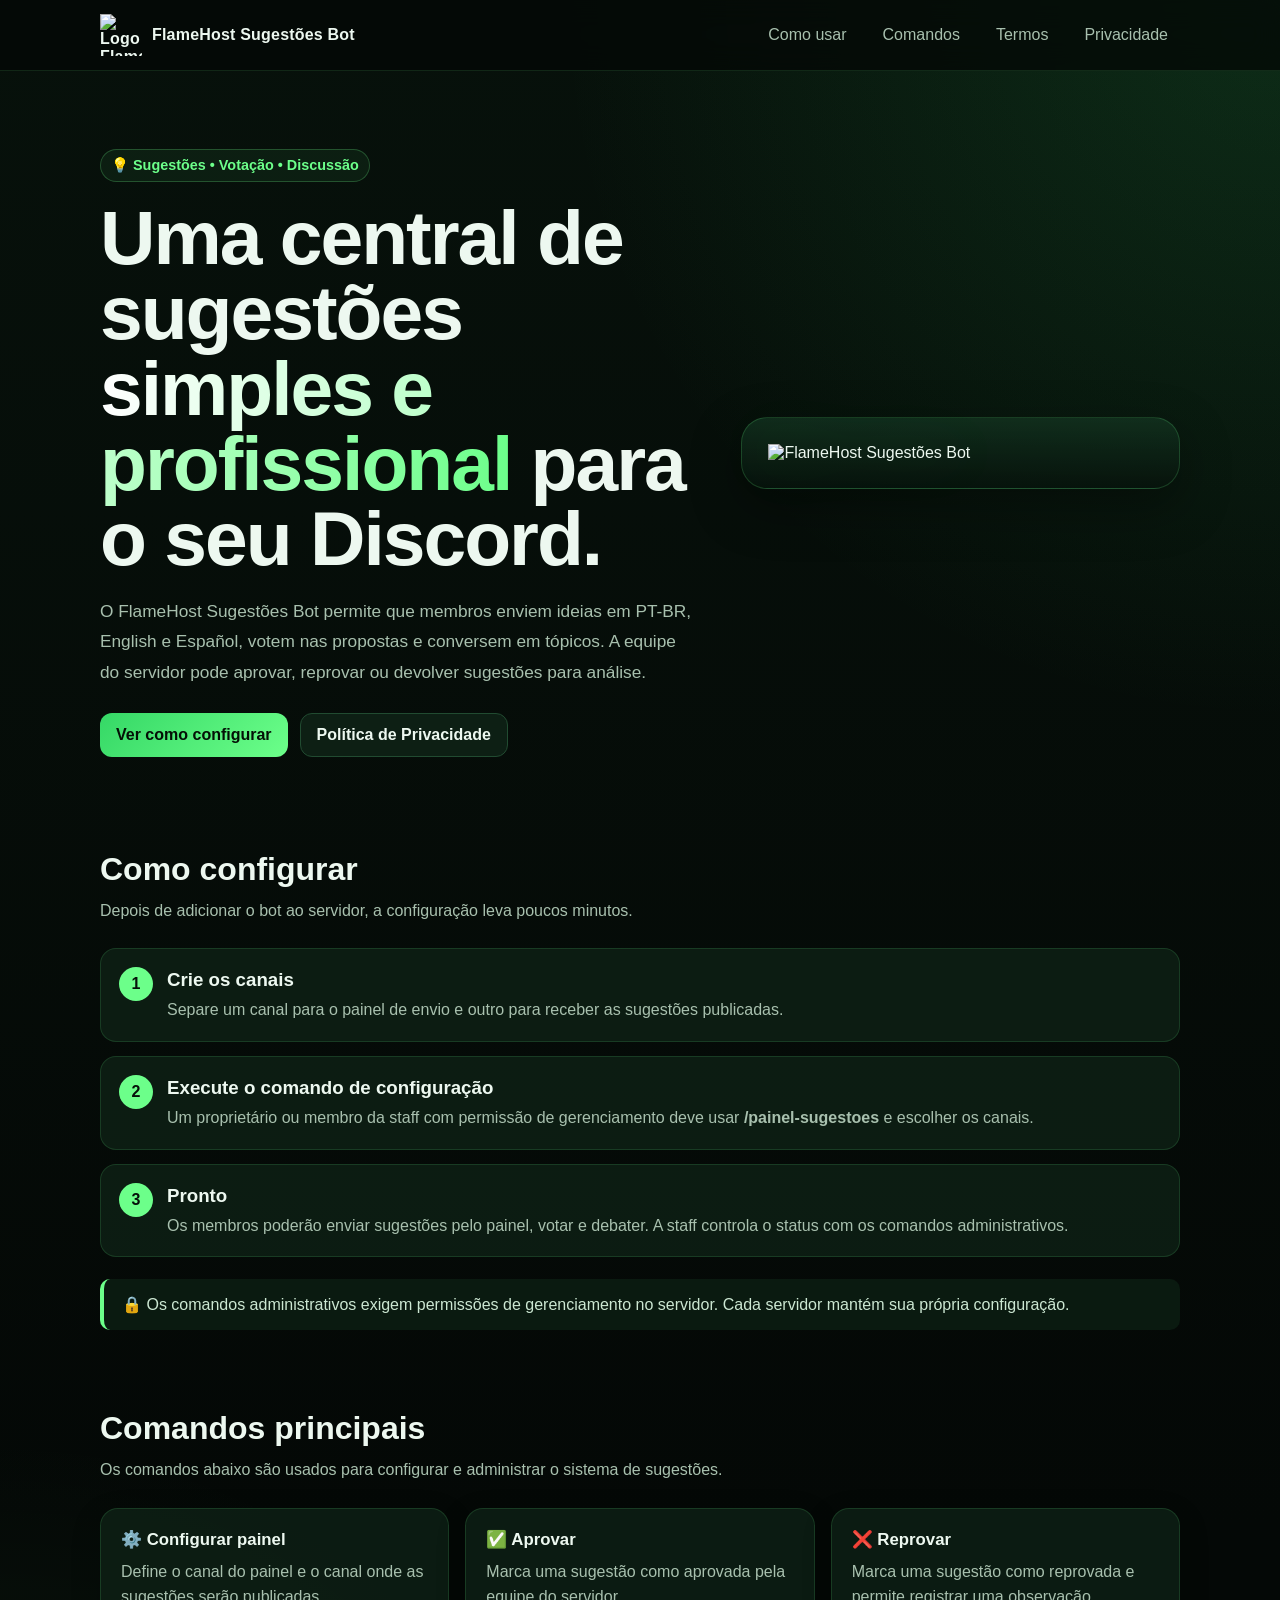
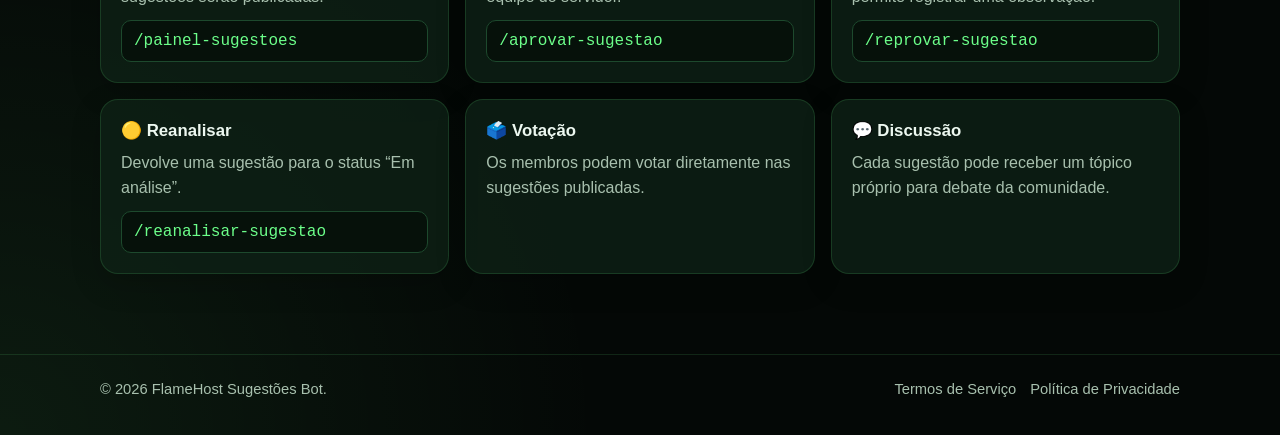
==== index.html @ a5b5e4fd "Publicar site FlameHost Sugestões Bot" ====
<!doctype html>
<html lang="pt-BR">
<head>
  <meta charset="utf-8">
  <meta name="viewport" content="width=device-width,initial-scale=1">
  <meta name="description" content="FlameHost Sugestões Bot — sugestões, votação e discussão para comunidades no Discord.">
  <title>FlameHost Sugestões Bot</title>
  <link rel="stylesheet" href="style.css">
</head>
<body>
<header>
  <div class="container nav">
    <a class="brand" href="index.html"><img src="assets/logo.png" alt="Logo FlameHost Sugestões Bot"><span>FlameHost Sugestões Bot</span></a>
    <nav class="navlinks">
      <a href="#como-usar">Como usar</a>
      <a href="#comandos">Comandos</a>
      <a href="termos.html">Termos</a>
      <a href="privacidade.html">Privacidade</a>
    </nav>
  </div>
</header>
<main>
  <div class="container hero">
    <div>
      <span class="eyebrow">💡 Sugestões • Votação • Discussão</span>
      <h1>Uma central de sugestões <span class="gradient">simples e profissional</span> para o seu Discord.</h1>
      <p class="lead">O FlameHost Sugestões Bot permite que membros enviem ideias em PT-BR, English e Español, votem nas propostas e conversem em tópicos. A equipe do servidor pode aprovar, reprovar ou devolver sugestões para análise.</p>
      <div class="actions">
        <a class="btn primary" href="#como-usar">Ver como configurar</a>
        <a class="btn secondary" href="privacidade.html">Política de Privacidade</a>
      </div>
    </div>
    <div class="hero-card"><img src="assets/logo.png" alt="FlameHost Sugestões Bot"></div>
  </div>

  <section id="como-usar">
    <div class="container">
      <h2 class="section-title">Como configurar</h2>
      <p class="section-sub">Depois de adicionar o bot ao servidor, a configuração leva poucos minutos.</p>
      <div class="steps">
        <div class="step"><div><h3>Crie os canais</h3><p>Separe um canal para o painel de envio e outro para receber as sugestões publicadas.</p></div></div>
        <div class="step"><div><h3>Execute o comando de configuração</h3><p>Um proprietário ou membro da staff com permissão de gerenciamento deve usar <strong>/painel-sugestoes</strong> e escolher os canais.</p></div></div>
        <div class="step"><div><h3>Pronto</h3><p>Os membros poderão enviar sugestões pelo painel, votar e debater. A staff controla o status com os comandos administrativos.</p></div></div>
      </div>
      <div class="notice">🔒 Os comandos administrativos exigem permissões de gerenciamento no servidor. Cada servidor mantém sua própria configuração.</div>
    </div>
  </section>

  <section id="comandos">
    <div class="container">
      <h2 class="section-title">Comandos principais</h2>
      <p class="section-sub">Os comandos abaixo são usados para configurar e administrar o sistema de sugestões.</p>
      <div class="grid">
        <article class="card"><h3>⚙️ Configurar painel</h3><p>Define o canal do painel e o canal onde as sugestões serão publicadas.</p><code class="command">/painel-sugestoes</code></article>
        <article class="card"><h3>✅ Aprovar</h3><p>Marca uma sugestão como aprovada pela equipe do servidor.</p><code class="command">/aprovar-sugestao</code></article>
        <article class="card"><h3>❌ Reprovar</h3><p>Marca uma sugestão como reprovada e permite registrar uma observação.</p><code class="command">/reprovar-sugestao</code></article>
        <article class="card"><h3>🟡 Reanalisar</h3><p>Devolve uma sugestão para o status “Em análise”.</p><code class="command">/reanalisar-sugestao</code></article>
        <article class="card"><h3>🗳️ Votação</h3><p>Os membros podem votar diretamente nas sugestões publicadas.</p></article>
        <article class="card"><h3>💬 Discussão</h3><p>Cada sugestão pode receber um tópico próprio para debate da comunidade.</p></article>
      </div>
    </div>
  </section>
</main>
<footer>
  <div class="container footer-row"><span>© 2026 FlameHost Sugestões Bot.</span><span class="footer-links"><a href="termos.html">Termos de Serviço</a><a href="privacidade.html">Política de Privacidade</a></span></div>
</footer>
</body>
</html>
---- style.css ----
:root{
  --bg:#07110b;
  --bg2:#0c1b12;
  --card:#0e2116cc;
  --line:#214b31;
  --green:#6cff8a;
  --green2:#35d866;
  --text:#edf8f0;
  --muted:#a8c0ae;
  --shadow:0 18px 50px rgba(0,0,0,.35);
}
*{box-sizing:border-box}
html{scroll-behavior:smooth}
body{margin:0;font-family:Inter,Segoe UI,Arial,sans-serif;background:
radial-gradient(circle at top right,rgba(53,216,102,.14),transparent 30%),
radial-gradient(circle at bottom left,rgba(108,255,138,.08),transparent 25%),
linear-gradient(180deg,var(--bg),#040806 75%);color:var(--text);min-height:100vh}
a{color:inherit;text-decoration:none}
.container{width:min(1080px,calc(100% - 32px));margin:auto}
header{position:sticky;top:0;z-index:10;background:rgba(4,8,6,.78);backdrop-filter:blur(14px);border-bottom:1px solid rgba(108,255,138,.12)}
.nav{display:flex;align-items:center;justify-content:space-between;gap:20px;padding:14px 0}
.brand{display:flex;align-items:center;gap:10px;font-weight:800;letter-spacing:.2px}
.brand img{width:42px;height:42px;object-fit:contain}
.navlinks{display:flex;gap:12px;flex-wrap:wrap}
.navlinks a{padding:9px 12px;border-radius:10px;color:var(--muted)}
.navlinks a:hover{background:#102619;color:var(--text)}
.hero{display:grid;grid-template-columns:1.15fr .85fr;align-items:center;gap:48px;padding:78px 0 54px}
.eyebrow{display:inline-flex;gap:8px;align-items:center;border:1px solid rgba(108,255,138,.24);background:rgba(108,255,138,.06);padding:7px 10px;border-radius:999px;color:var(--green);font-size:.9rem;font-weight:700}
h1{font-size:clamp(2.4rem,6vw,4.8rem);line-height:.98;margin:18px 0 20px;letter-spacing:-2px}
.gradient{background:linear-gradient(90deg,#fff,var(--green));-webkit-background-clip:text;background-clip:text;color:transparent}
.lead{font-size:1.08rem;line-height:1.75;color:var(--muted);max-width:720px}
.actions{display:flex;gap:12px;flex-wrap:wrap;margin-top:26px}
.btn{display:inline-flex;align-items:center;justify-content:center;padding:12px 16px;border-radius:12px;font-weight:800;border:1px solid var(--line)}
.btn.primary{background:linear-gradient(135deg,var(--green2),var(--green));color:#041006;border:0}
.btn.secondary{background:#0d1f14;color:var(--text)}
.hero-card{position:relative;background:linear-gradient(180deg,rgba(20,54,34,.72),rgba(7,19,12,.9));border:1px solid rgba(108,255,138,.18);border-radius:26px;padding:26px;box-shadow:var(--shadow)}
.hero-card img{display:block;width:min(100%,420px);margin:auto;filter:drop-shadow(0 0 30px rgba(108,255,138,.15))}
section{padding:40px 0}
.section-title{font-size:2rem;margin:0 0 10px}
.section-sub{color:var(--muted);margin:0 0 24px;line-height:1.65}
.grid{display:grid;grid-template-columns:repeat(3,1fr);gap:16px}
.card{background:var(--card);border:1px solid rgba(108,255,138,.14);border-radius:18px;padding:20px;box-shadow:0 10px 30px rgba(0,0,0,.18)}
.card h3{margin:0 0 9px;font-size:1.05rem}
.card p{margin:0;color:var(--muted);line-height:1.6}
.command{display:block;margin-top:10px;background:#06110a;border:1px solid #1d492d;color:var(--green);padding:11px 12px;border-radius:10px;font-family:Consolas,monospace;overflow:auto}
.steps{counter-reset:step;display:grid;gap:14px}
.step{display:grid;grid-template-columns:auto 1fr;gap:14px;align-items:start;background:var(--card);border:1px solid rgba(108,255,138,.14);padding:18px;border-radius:16px}
.step:before{counter-increment:step;content:counter(step);display:grid;place-items:center;width:34px;height:34px;border-radius:50%;background:var(--green);color:#06110a;font-weight:900}
.step h3{margin:2px 0 6px}.step p{margin:0;color:var(--muted);line-height:1.6}
.notice{margin-top:22px;border-left:4px solid var(--green);background:#0a1a10;padding:16px 18px;border-radius:10px;color:#cce7d2}
.legal{max-width:860px;padding:54px 0 70px}
.legal h1{font-size:2.5rem;line-height:1.1;letter-spacing:-1px}
.legal h2{margin-top:30px;font-size:1.35rem}
.legal p,.legal li{color:var(--muted);line-height:1.75}
.legal ul{padding-left:22px}
footer{border-top:1px solid rgba(108,255,138,.12);margin-top:40px;padding:26px 0 38px;color:var(--muted);font-size:.92rem}
.footer-row{display:flex;justify-content:space-between;gap:18px;flex-wrap:wrap}
.footer-links{display:flex;gap:14px;flex-wrap:wrap}
@media (max-width:820px){.hero{grid-template-columns:1fr;padding-top:50px}.hero-card{order:-1}.grid{grid-template-columns:1fr}.nav{align-items:flex-start}.navlinks{justify-content:flex-end}h1{letter-spacing:-1px}}
@media (max-width:560px){.nav{display:block}.navlinks{margin-top:10px}.navlinks a{padding:7px 8px}.hero{gap:28px}.actions .btn{width:100%}}
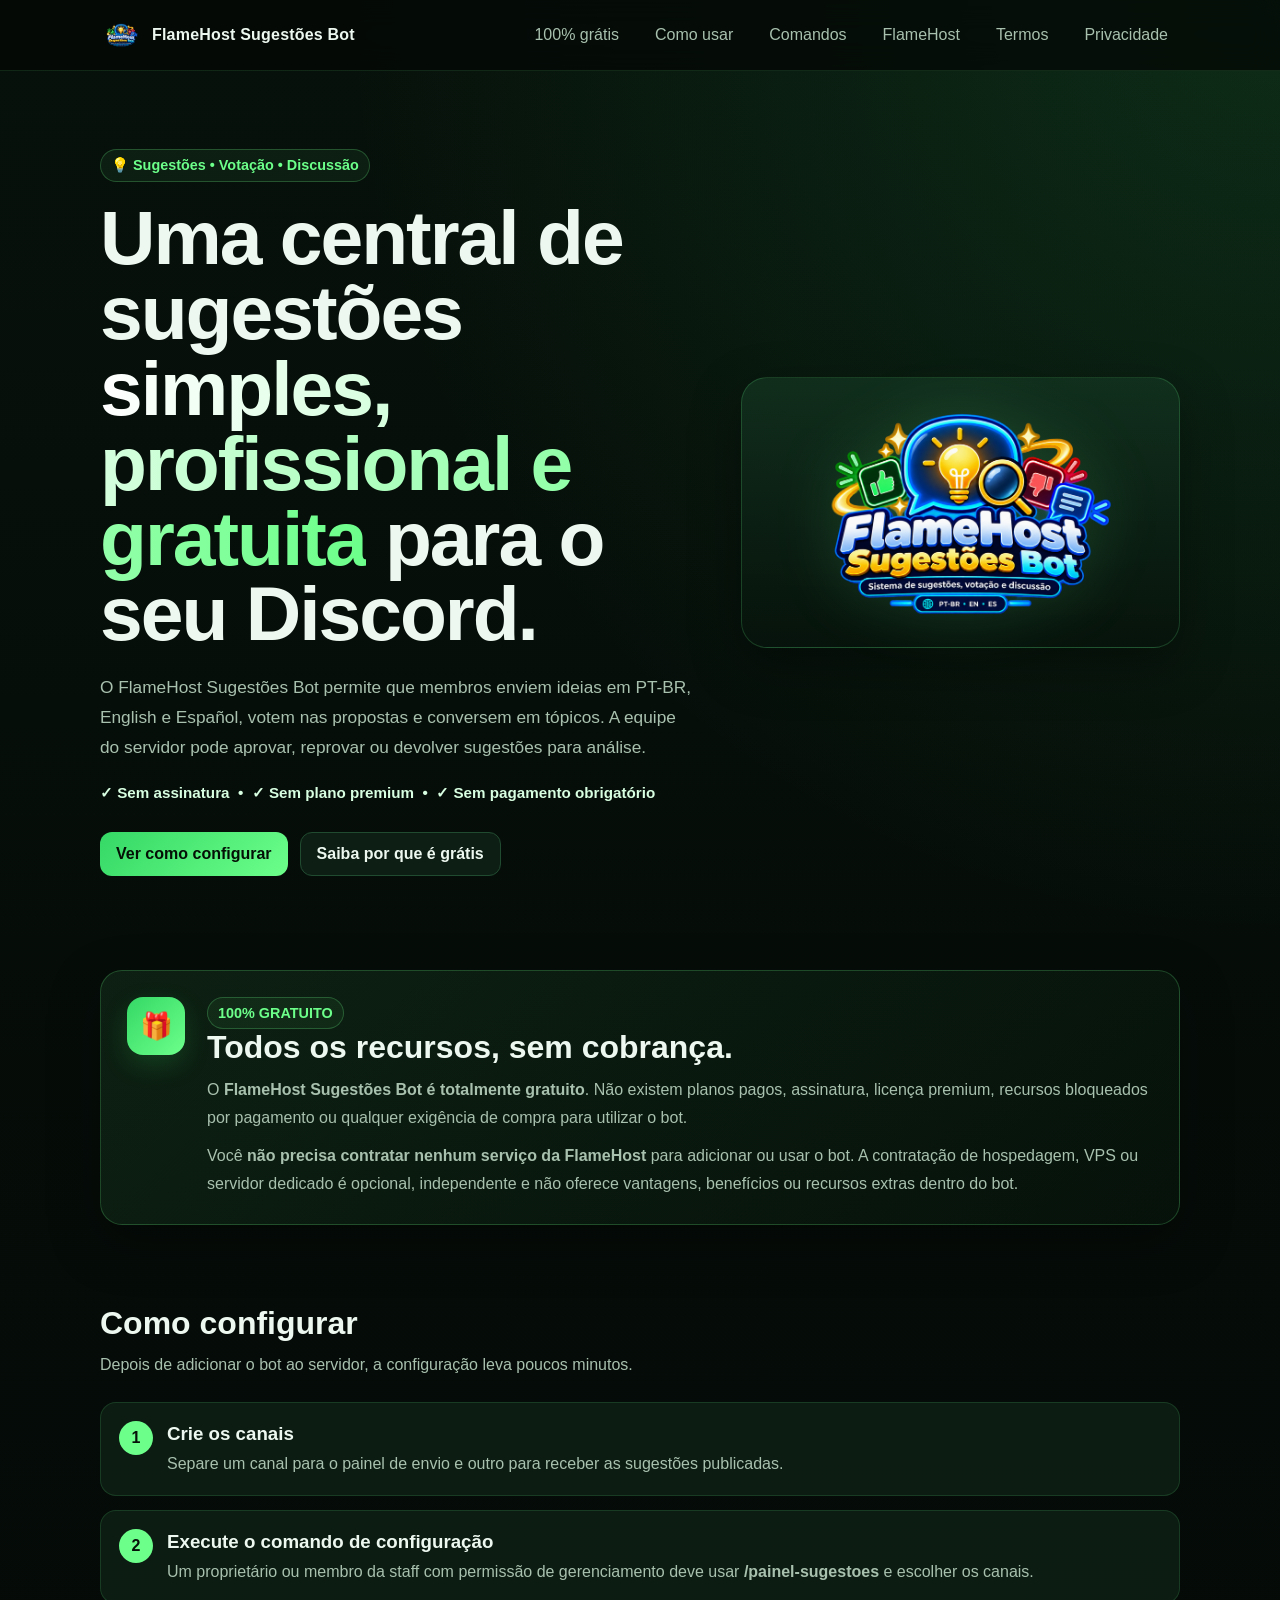
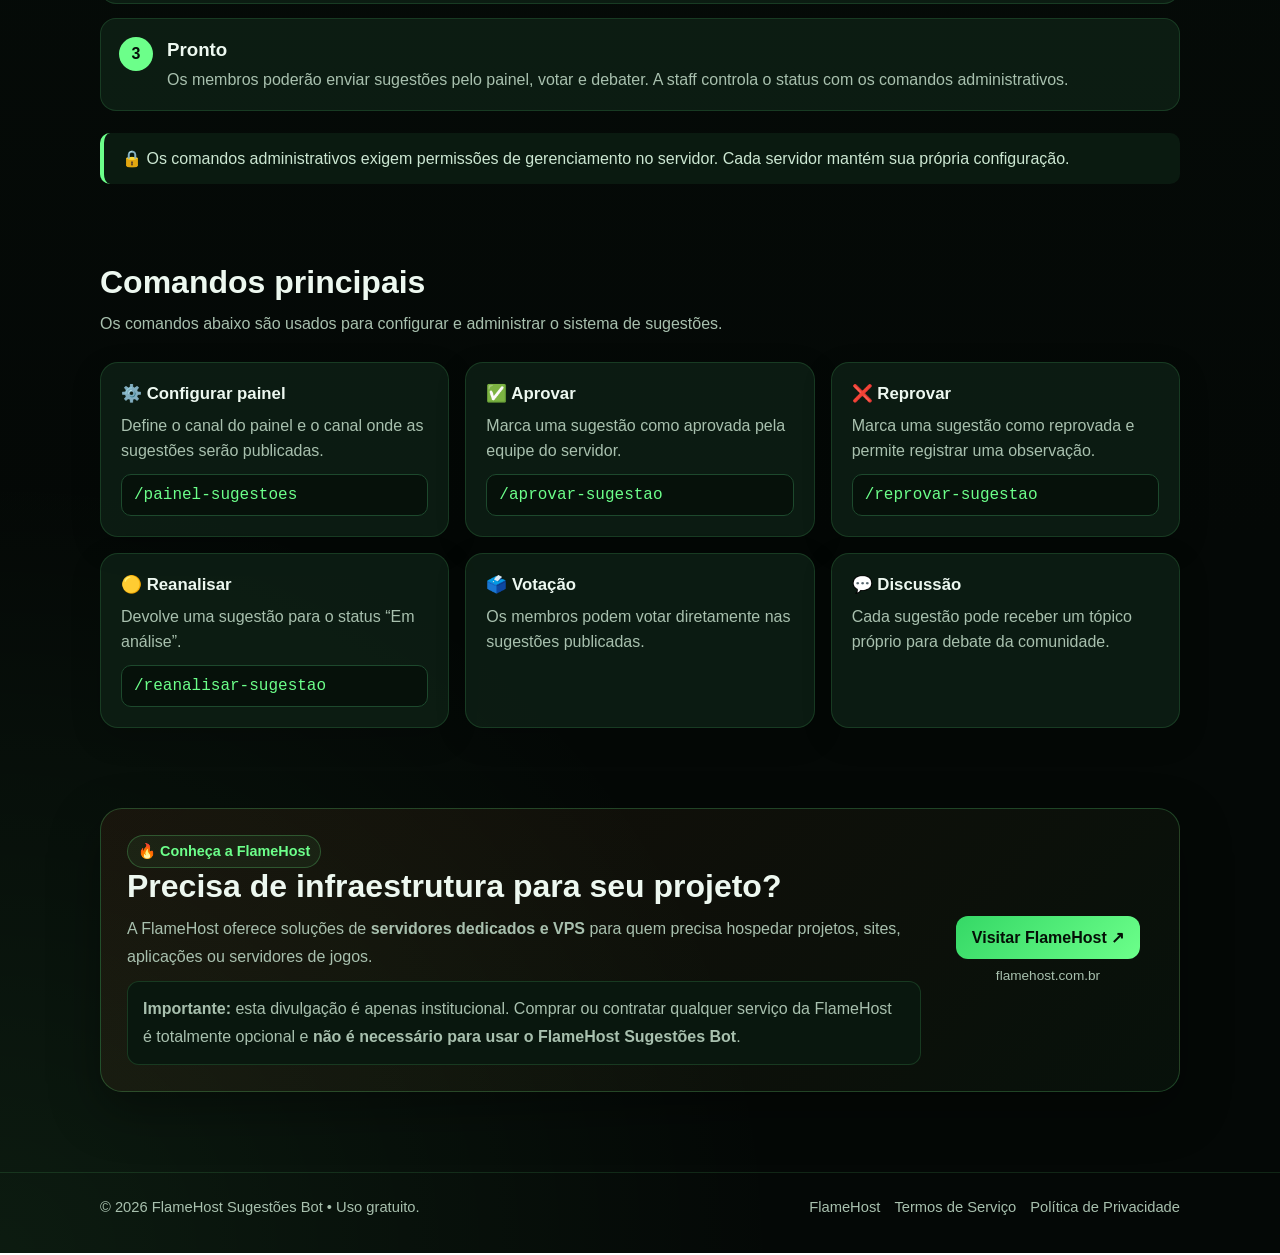
==== commit 8f55dd94: "Atualizar site: bot 100% gratuito e divulgação institucional FlameHost" ====
--- a/index.html
+++ b/index.html
@@ -3,7 +3,7 @@
 <head>
   <meta charset="utf-8">
   <meta name="viewport" content="width=device-width,initial-scale=1">
-  <meta name="description" content="FlameHost Sugestões Bot — sugestões, votação e discussão para comunidades no Discord.">
+  <meta name="description" content="FlameHost Sugestões Bot — sistema 100% gratuito de sugestões, votação e discussão para comunidades no Discord.">
   <title>FlameHost Sugestões Bot</title>
   <link rel="stylesheet" href="style.css">
 </head>
@@ -12,8 +12,10 @@
   <div class="container nav">
     <a class="brand" href="index.html"><img src="assets/logo.png" alt="Logo FlameHost Sugestões Bot"><span>FlameHost Sugestões Bot</span></a>
     <nav class="navlinks">
+      <a href="#gratis">100% grátis</a>
       <a href="#como-usar">Como usar</a>
       <a href="#comandos">Comandos</a>
+      <a href="#flamehost">FlameHost</a>
       <a href="termos.html">Termos</a>
       <a href="privacidade.html">Privacidade</a>
     </nav>
@@ -23,15 +25,30 @@
   <div class="container hero">
     <div>
       <span class="eyebrow">💡 Sugestões • Votação • Discussão</span>
-      <h1>Uma central de sugestões <span class="gradient">simples e profissional</span> para o seu Discord.</h1>
+      <h1>Uma central de sugestões <span class="gradient">simples, profissional e gratuita</span> para o seu Discord.</h1>
       <p class="lead">O FlameHost Sugestões Bot permite que membros enviem ideias em PT-BR, English e Español, votem nas propostas e conversem em tópicos. A equipe do servidor pode aprovar, reprovar ou devolver sugestões para análise.</p>
+      <div class="free-line">✓ Sem assinatura &nbsp;•&nbsp; ✓ Sem plano premium &nbsp;•&nbsp; ✓ Sem pagamento obrigatório</div>
       <div class="actions">
         <a class="btn primary" href="#como-usar">Ver como configurar</a>
-        <a class="btn secondary" href="privacidade.html">Política de Privacidade</a>
+        <a class="btn secondary" href="#gratis">Saiba por que é grátis</a>
       </div>
     </div>
     <div class="hero-card"><img src="assets/logo.png" alt="FlameHost Sugestões Bot"></div>
   </div>
+
+  <section id="gratis">
+    <div class="container">
+      <div class="free-panel">
+        <div class="free-icon">🎁</div>
+        <div>
+          <span class="eyebrow">100% GRATUITO</span>
+          <h2 class="section-title">Todos os recursos, sem cobrança.</h2>
+          <p>O <strong>FlameHost Sugestões Bot é totalmente gratuito</strong>. Não existem planos pagos, assinatura, licença premium, recursos bloqueados por pagamento ou qualquer exigência de compra para utilizar o bot.</p>
+          <p>Você <strong>não precisa contratar nenhum serviço da FlameHost</strong> para adicionar ou usar o bot. A contratação de hospedagem, VPS ou servidor dedicado é opcional, independente e não oferece vantagens, benefícios ou recursos extras dentro do bot.</p>
+        </div>
+      </div>
+    </div>
+  </section>
 
   <section id="como-usar">
     <div class="container">
@@ -60,9 +77,29 @@
       </div>
     </div>
   </section>
+
+  <section id="flamehost">
+    <div class="container">
+      <div class="host-panel">
+        <div>
+          <span class="eyebrow">🔥 Conheça a FlameHost</span>
+          <h2 class="section-title">Precisa de infraestrutura para seu projeto?</h2>
+          <p>A FlameHost oferece soluções de <strong>servidores dedicados e VPS</strong> para quem precisa hospedar projetos, sites, aplicações ou servidores de jogos.</p>
+          <p class="host-disclaimer"><strong>Importante:</strong> esta divulgação é apenas institucional. Comprar ou contratar qualquer serviço da FlameHost é totalmente opcional e <strong>não é necessário para usar o FlameHost Sugestões Bot</strong>.</p>
+        </div>
+        <div class="host-action">
+          <a class="btn primary" href="https://flamehost.com.br/" target="_blank" rel="noopener noreferrer">Visitar FlameHost ↗</a>
+          <span>flamehost.com.br</span>
+        </div>
+      </div>
+    </div>
+  </section>
 </main>
 <footer>
-  <div class="container footer-row"><span>© 2026 FlameHost Sugestões Bot.</span><span class="footer-links"><a href="termos.html">Termos de Serviço</a><a href="privacidade.html">Política de Privacidade</a></span></div>
+  <div class="container footer-row">
+    <span>© 2026 FlameHost Sugestões Bot • Uso gratuito.</span>
+    <span class="footer-links"><a href="https://flamehost.com.br/" target="_blank" rel="noopener noreferrer">FlameHost</a><a href="termos.html">Termos de Serviço</a><a href="privacidade.html">Política de Privacidade</a></span>
+  </div>
 </footer>
 </body>
 </html>
--- a/style.css
+++ b/style.css
@@ -58,3 +58,14 @@
 .footer-links{display:flex;gap:14px;flex-wrap:wrap}
 @media (max-width:820px){.hero{grid-template-columns:1fr;padding-top:50px}.hero-card{order:-1}.grid{grid-template-columns:1fr}.nav{align-items:flex-start}.navlinks{justify-content:flex-end}h1{letter-spacing:-1px}}
 @media (max-width:560px){.nav{display:block}.navlinks{margin-top:10px}.navlinks a{padding:7px 8px}.hero{gap:28px}.actions .btn{width:100%}}
+
+
+.free-line{margin-top:18px;color:#d8ffe1;font-size:.95rem;font-weight:700;line-height:1.7}
+.free-panel,.host-panel{display:grid;grid-template-columns:auto 1fr;gap:22px;align-items:start;background:linear-gradient(135deg,rgba(108,255,138,.08),rgba(53,216,102,.03));border:1px solid rgba(108,255,138,.22);border-radius:22px;padding:26px;box-shadow:var(--shadow)}
+.free-panel p,.host-panel p{color:var(--muted);line-height:1.75;margin:10px 0 0}
+.free-icon{display:grid;place-items:center;width:58px;height:58px;border-radius:16px;background:linear-gradient(135deg,var(--green2),var(--green));font-size:1.65rem;box-shadow:0 10px 26px rgba(53,216,102,.18)}
+.host-panel{grid-template-columns:1fr auto;align-items:center;background:linear-gradient(135deg,rgba(255,103,48,.07),rgba(108,255,138,.04))}
+.host-action{display:flex;flex-direction:column;gap:9px;align-items:center;min-width:210px}
+.host-action span{font-size:.85rem;color:var(--muted)}
+.host-disclaimer{padding:13px 15px;border:1px solid rgba(108,255,138,.15);background:#09170e;border-radius:12px}
+@media (max-width:820px){.free-panel,.host-panel{grid-template-columns:1fr}.host-action{align-items:flex-start;min-width:0}.host-action .btn{width:100%}.free-icon{width:52px;height:52px}}
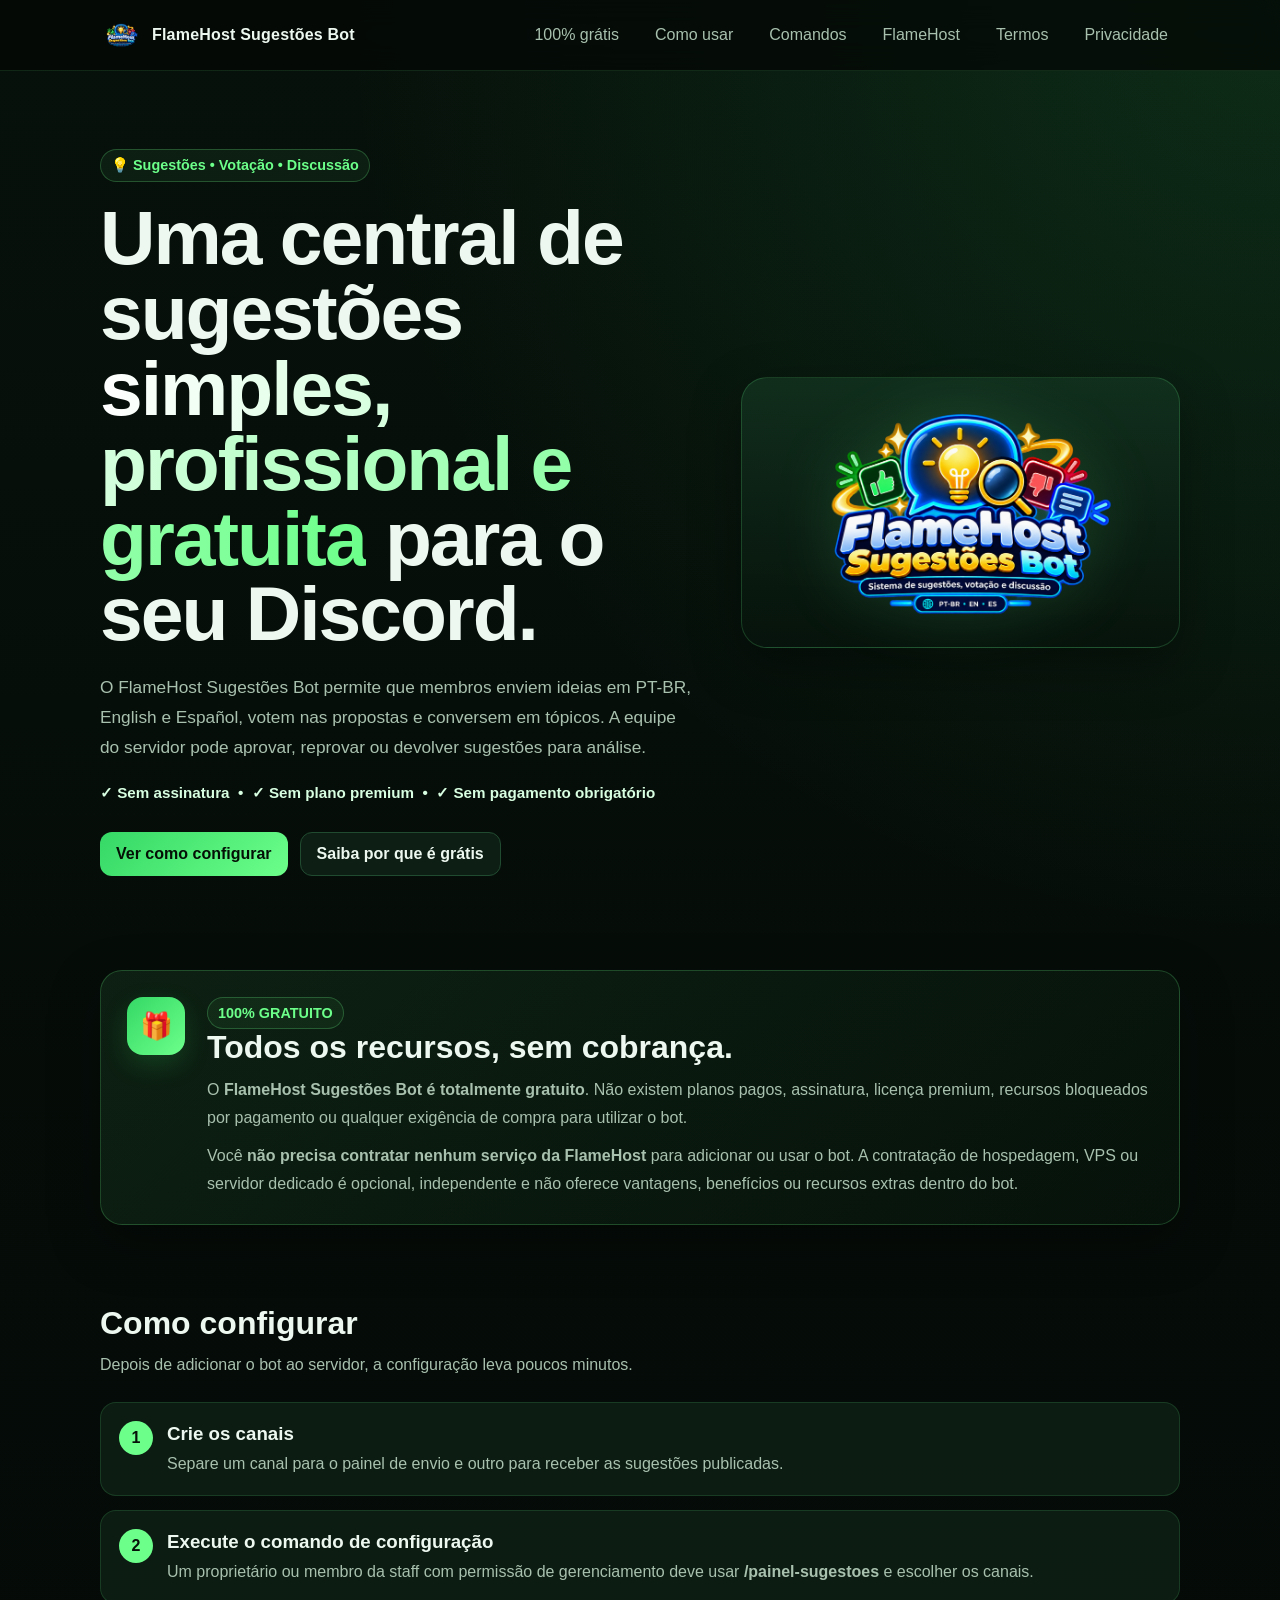
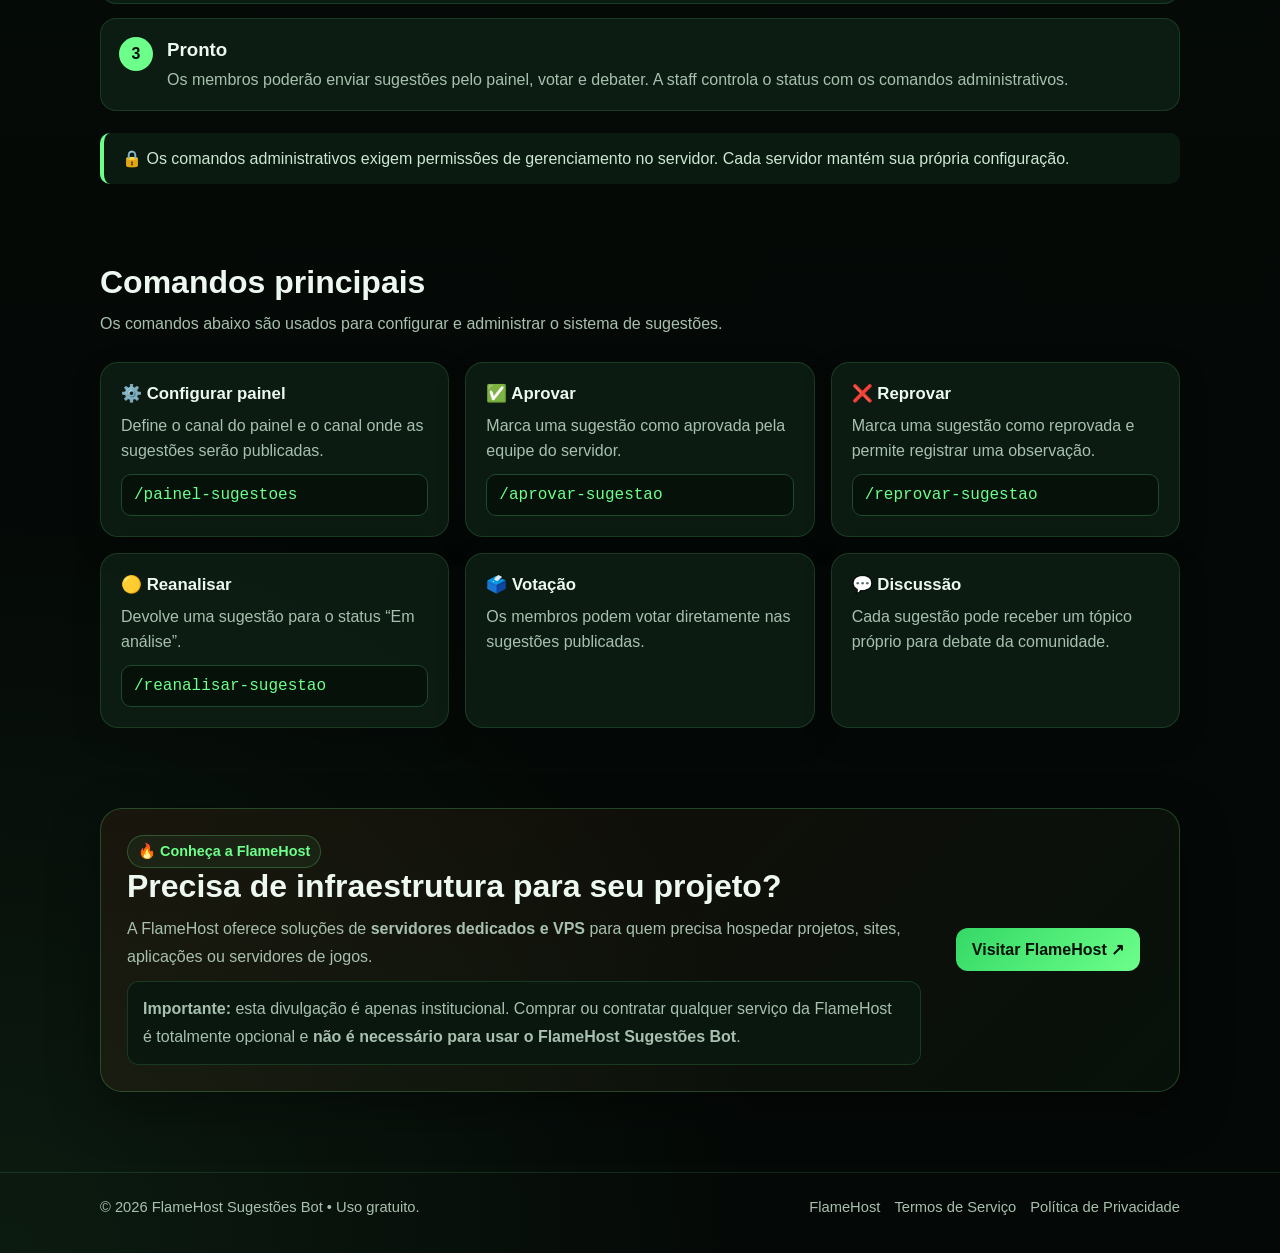
==== commit 971cf3ff: "Remover URL textual ao lado do botão FlameHost" ====
--- a/index.html
+++ b/index.html
@@ -89,7 +89,7 @@
         </div>
         <div class="host-action">
           <a class="btn primary" href="https://flamehost.com.br/" target="_blank" rel="noopener noreferrer">Visitar FlameHost ↗</a>
-          <span>flamehost.com.br</span>
+          
         </div>
       </div>
     </div>
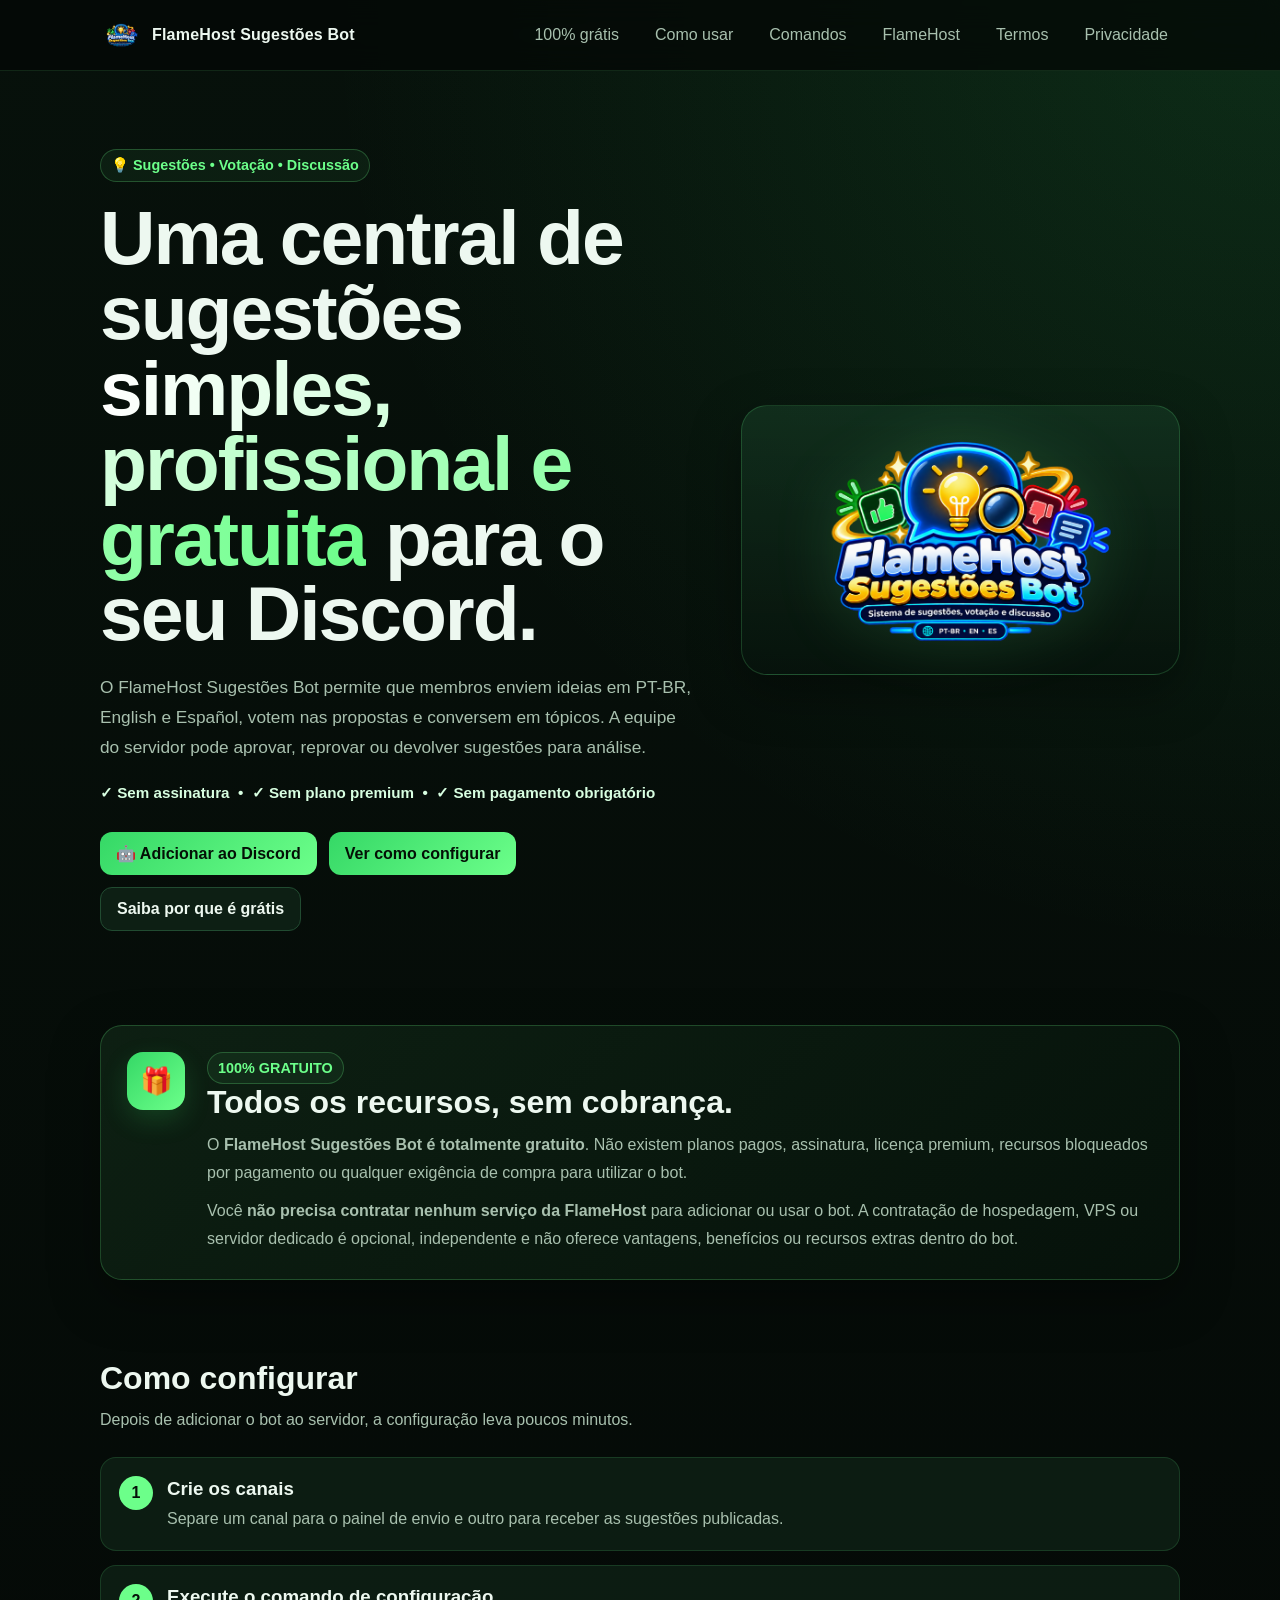
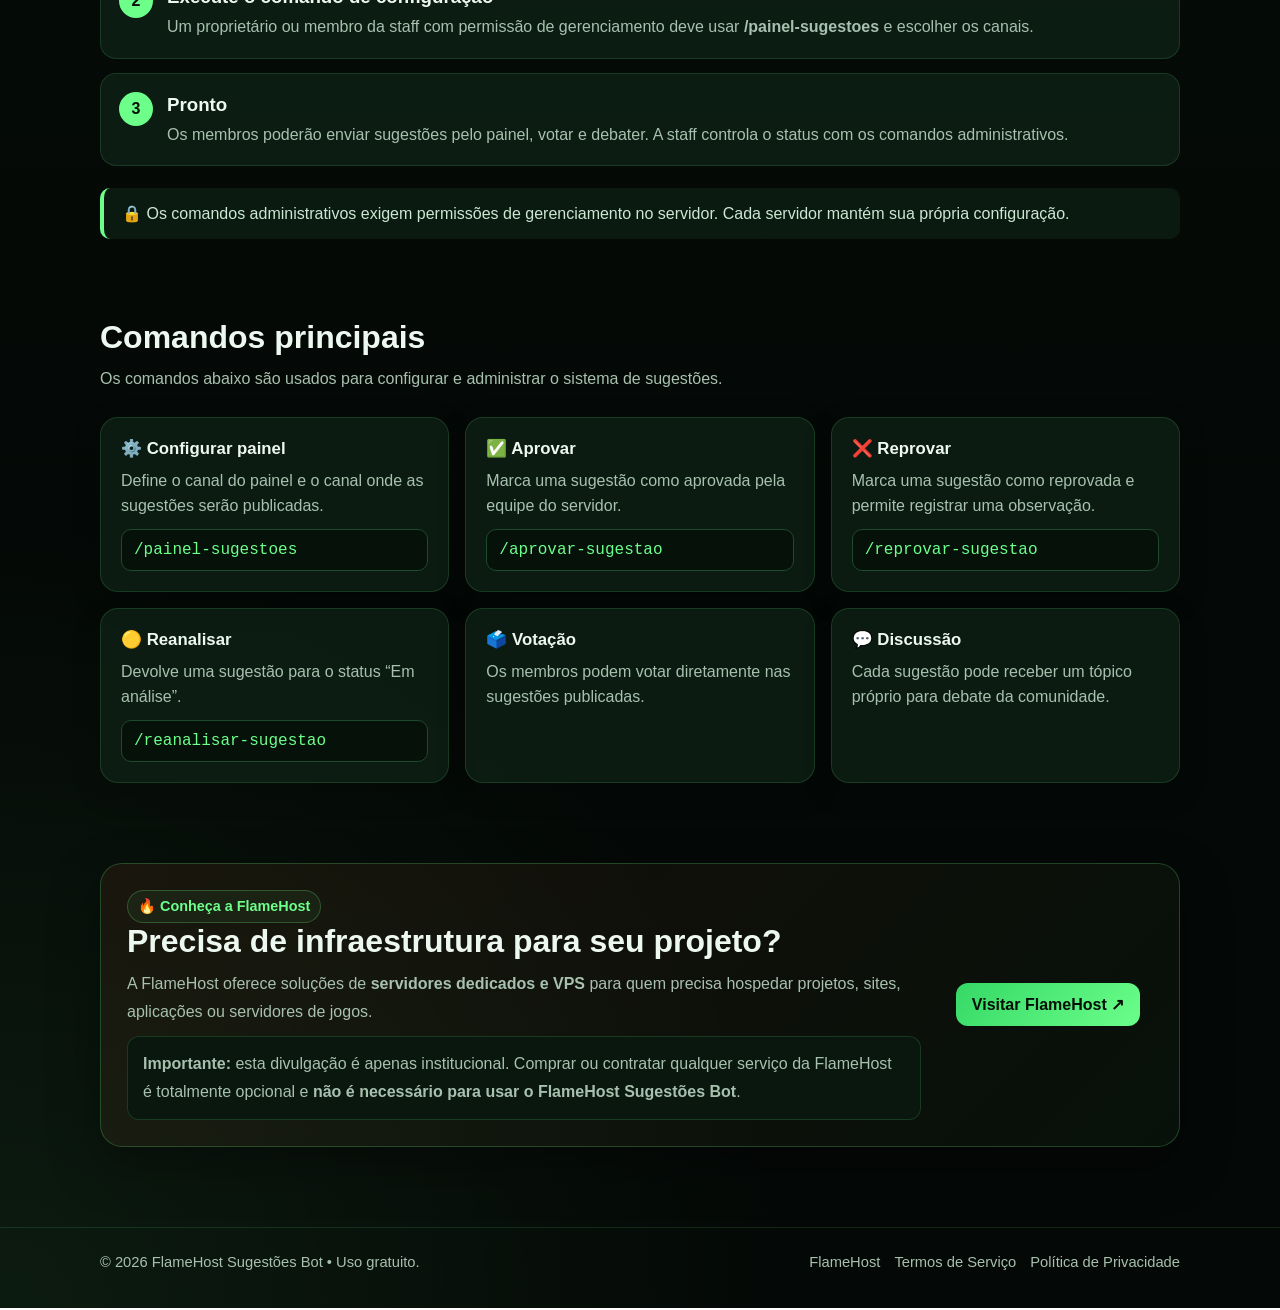
==== commit 6af7c5a8: "Adiciona botão para instalar o bot no Discord" ====
--- a/index.html
+++ b/index.html
@@ -29,6 +29,7 @@
       <p class="lead">O FlameHost Sugestões Bot permite que membros enviem ideias em PT-BR, English e Español, votem nas propostas e conversem em tópicos. A equipe do servidor pode aprovar, reprovar ou devolver sugestões para análise.</p>
       <div class="free-line">✓ Sem assinatura &nbsp;•&nbsp; ✓ Sem plano premium &nbsp;•&nbsp; ✓ Sem pagamento obrigatório</div>
       <div class="actions">
+        <a class="btn primary" href="https://discord.com/oauth2/authorize?client_id=1452710670234685712&permissions=8&integration_type=0&scope=bot" target="_blank" rel="noopener noreferrer">🤖 Adicionar ao Discord</a>
         <a class="btn primary" href="#como-usar">Ver como configurar</a>
         <a class="btn secondary" href="#gratis">Saiba por que é grátis</a>
       </div>
